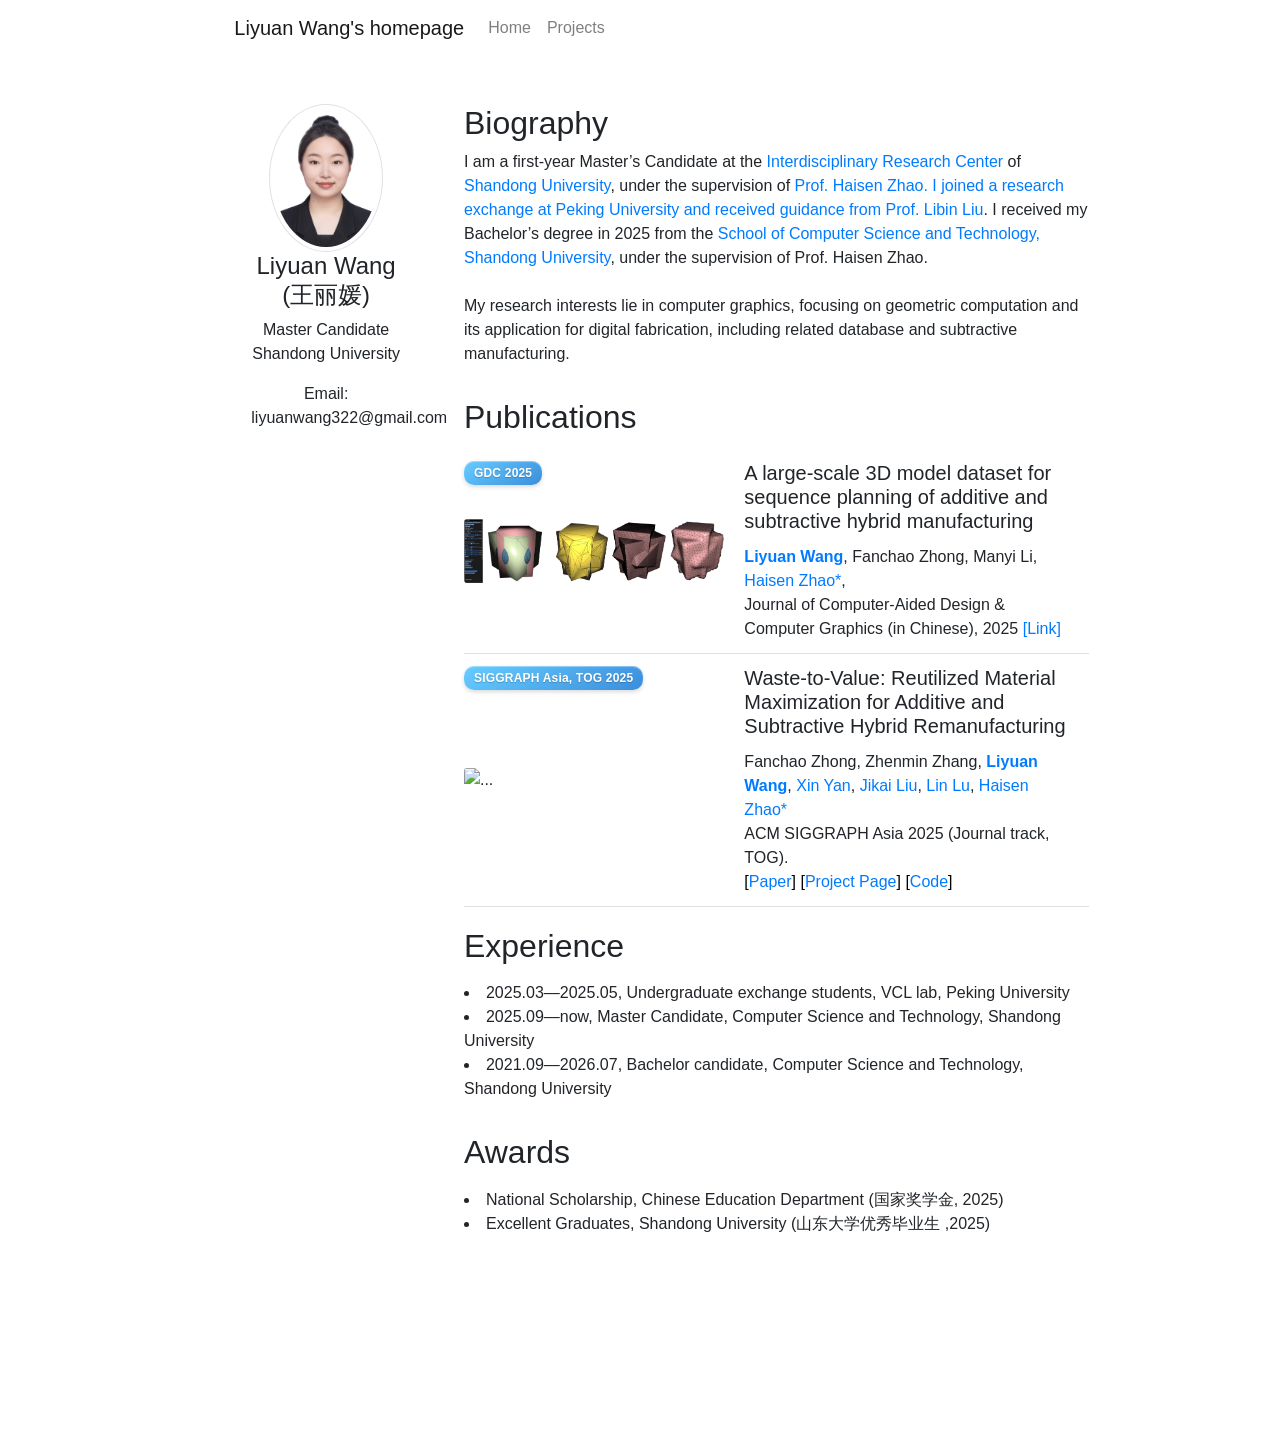
==== index.html @ c02c3526 "liyuanwang's homepage" ====
<!DOCTYPE html>
<html lang="en">
<head>

    <!--Required meta tags-->
    <meta charset="utf-8">
    <meta name="viewport" content="width=device-width, initial-scale=1, shrink-to-fit=no">
    <meta name="author" content="Liyuan Wang (王丽媛)">
    <title>Liyuan Wang&#39;s homepage</title>
    <link rel="icon" href="ly.jpg">

    <!-- CSS only -->
    <link rel="stylesheet" href="https://cdn.jsdelivr.net/npm/bootstrap@4.5.0/dist/css/bootstrap.min.css" integrity="sha384-9aIt2nRpC12Uk9gS9baDl411NQApFmC26EwAOH8WgZl5MYYxFfc+NcPb1dKGj7Sk" crossorigin="anonymous">
    <link rel="preconnect" href="https://fonts.gstatic.com">


    <link rel="stylesheet" href="https://cdn.jsdelivr.net/npm/@fortawesome/fontawesome-free@5.13.0/css/all.min.css">

    <link rel="stylesheet" href="https://fonts.googleapis.com/css2?family=Open+Sans:ital@0;1&amp;display=swap">

    <link rel="stylesheet" href="https://fonts.googleapis.com/css2?family=Libre+Franklin:ital@0;1&amp;display=swap">

    <link rel="stylesheet" href="https://fonts.googleapis.com/css2?family=Inconsolata:wght@500&amp;family=Libre+Franklin:ital@0;1&amp;display=swap">

    <!--
    <link rel="stylesheet" href="/css/style.css">
     -->

    <meta name="generator" content="Hexo 5.0.0">
    <meta name="google-site-verification" content="9TyVPqNlqozbVbTz_nKcBuUZD6gagr9OWOlhfcbJvdI" />
</head>
<body>
    <div id="container-fluid">
        <div class="row">
            <div class="col-md-9 offset-md-2">
                <div class="row">
                    <div class="col-md">
                        <nav class="navbar navbar-expand-lg navbar-light">
                            <a class="navbar-brand" herf="/ ">Liyuan Wang&#39;s homepage</a>
                            <button class="navbar-toggler" type="button" data-toggle="collapse" data-target="#navbarSupportedContent" aria-controls="navbarSupportedContent" aria-expanded="false" aria-label="Toggle navigation">
                                <span class="navbar-toggler-icon"></span>
                            </button>

                            <div class="collapse navbar-collapse" id="navbarSupportedContent">
                                <ul class="navbar-nav mr-auto">

                                    <li class="nav-item">
                                        <a href="#main" class="nav-link">Home</a>
                                    </li>
                                    <hr />
                                    <li class="nav-item">
                                        <a href="#Publications" class="nav-link">Projects</a>
                                    </li>

                                </ul>
                            </div>

                        </nav><div>
                        </div>
                        <br> <br>
                        <div class="row">
                            <div class="col-md-3 ">
                                <div class="container">
                                    <div class="row">
                                        <div class="col-md-8 offset-md-2 text-center">
                                            <img class="img-thumbnail rounded-circle" src="ly.jpg" alt="avatar" style="width: 300px;">
                                        </div>
                                    </div>
                                    <div class="row">
                                        <div class="col-md-10 offset-md-1">
                                            <h4 class="text-center">Liyuan Wang</br>(王丽媛) </h4>
                                            <p class="text-center">Master Candidate</br> Shandong University</p>
                                        </div>
                                    </div>
                                    
                                    <div class="row">
                                        <div class="col-md-10 offset-md-1">
                                            <ul class="list-unstyled">



                                                <li class="text-center">
                                                    Email: liyuanwang322@gmail.com
                                                </li>




                                            </ul>
                                        </div>

                                    </div>
<!--                         <div style="text-align:center; margin-top:20px;">
                          <script type="text/javascript" id="clstr_globe" 
                                  src="https://clustrmaps.com/globe.js?d=0TfE-XXzKrQQ9FF3OaLGA6L6n9s07t4gqJho8Sm0XW0">
                          </script>
                        </div> -->




                                </div>
                            </div>
                            <div class="col-md-8">
                                <section id="main">

                                    <div class="row mt-0 md-3">
                                      <div class="col-md-12 ">
                                        <h2 id="Biography">
                                          <a href="#Biography" class="headerlink" title="Biography"></a>Biography
                                        </h2>
                                        <p>
                                          I am a first-year Master’s Candidate at the 
                                          <a href="http://irc.cs.sdu.edu.cn/">Interdisciplinary Research Center</a> of 
                                          <a href="https://www.sdu.edu.cn/">Shandong University</a>, under the supervision of 
                                          <a href="https://haisenzhao.github.io/">Prof. Haisen Zhao.
                                          I joined a research exchange at Peking University and received guidance from <a href="https://www.libliu.info/">Prof. Libin Liu</a>. 
                                          I received my Bachelor’s degree in 2025 from the 
                                          <a href="https://www.cs.sdu.edu.cn/">School of Computer Science and Technology, Shandong University</a>, 
                                          under the supervision of Prof. Haisen Zhao.
                                          <br><br>
                                          My research interests lie in computer graphics, focusing on geometric computation and its application 
                                          for digital fabrication, including related database and subtractive manufacturing.
                                        </p>
                                    
                                        <!-- <div style="margin-top:20px; padding:15px; border-left:5px solid #007acc; background:#f0f8ff; border-radius:8px; font-size:1.1em;">
                                           🌟 I am looking for postdoctoral opportunities and would be grateful for the chance to connect.
                                        </div> -->
                                      </div>
                                    </div>




                                    

                                    <div class="row mt-0 md-3">
                                        <div class="col-md-12">
                                            <p><h2 id="Publications"><a href="#Publications" class="headerlink" title="Publications"></a>Publications</h2></p>

                                            

                                            
                                         <!--      <div class="card mb-1 border-top-0 border-right-0 border-left-0 pb-1 rounded-0">
                                                <div class="row no-gutters  ">
                                                     <div style="
                                                        position: absolute;
                                                        top: 8px;
                                                        left: 0px;
                                                        background: linear-gradient(145deg, #66ccff, #3b8edb);
                                                        color: white;
                                                        font-weight: 600;
                                                        font-size: 0.75rem;
                                                        padding: 3px 10px;
                                                        border-radius: 10px;
                                                        box-shadow: 0 2px 4px rgba(0,0,0,0.15), inset 0 1px 1px rgba(255,255,255,0.4);
                                                        text-shadow: 0 1px 1px rgba(0,0,0,0.2);
                                                        letter-spacing: 0.2px;
                                                        z-index: 10;
                                                        ">
                                                        SIGGRAPH 2025
                                                    </div>
                                                    <div class="col-md-5 d-flex justify-content-center align-items-center">
                                                        <img src="DeepMill/files/teaser.png" style="max-width: 600px; height: auto;" class="card-img" alt="...">
                                                    </div>
                                                    <div class="col-md-7 d-flex align-items-center">
                                                        <div class="card-body border-0  my-0  py-2">
                                                            <h5 class="card-title mt-0">
                                                                DeepMill: Neural Accessibility Learning for Subtractive Manufacturing
                                                            </h5>
                                                            <a href="" target="_blank"><b>Fanchao Zhong†</b></a>,
                                                            <sup></sup>
                                                            Yang Wang†,
                                                            <sup></sup>
                                                            <a href="https://wang-ps.github.io/" target="_blank">Peng-Shuai Wang</a>,
                                                            <sup></sup>
                                                            <a href="http://irc.cs.sdu.edu.cn/~lulin" target="_blank">Lin Lu</a>,
                                                            <sup></sup>
                                                            <a href="https://haisenzhao.github.io/" target="_blank">Haisen Zhao*</a>,
                                                            <sup></sup>
                                                            (†Joint first authors). </br>ACM SIGGRAPH 2025 (Conference track).</br>
                                                            <span style="color: rgba(0,0,0,1)">[<a href="https://dl.acm.org/doi/abs/10.1145/3721238.3730657">Link</a>]</span>
                                                            <span style="color: rgba(0,0,0,1)">[<a href="./DeepMill/files/DeepMill_SIG2025_compressed.pdf">Paper</a>]</span>
                                                            <span style="color: rgba(0,0,0,1)">[<a href="DeepMill/deepmill.html">Project Page</a>]</span>
                                                            <span style="color: rgba(0,0,0,1)">[<a href="https://github.com/fanchao98/DeepMill">Code</a>]</span>
                                                        </div>
                                                    </div>
                                                </div>
                                            </div>   -->

                                           <div class="card mb-1 border-top-0 border-right-0 border-left-0 pb-1 rounded-0">
                                                <div class="row no-gutters  ">
                                                     <div style="
                                                        position: absolute;
                                                        top: 8px;
                                                        left: 0px;
                                                        background: linear-gradient(145deg, #66ccff, #3b8edb);
                                                        color: white;
                                                        font-weight: 600;
                                                        font-size: 0.75rem;
                                                        padding: 3px 10px;
                                                        border-radius: 10px;
                                                        box-shadow: 0 2px 4px rgba(0,0,0,0.15), inset 0 1px 1px rgba(255,255,255,0.4);
                                                        text-shadow: 0 1px 1px rgba(0,0,0,0.2);
                                                        letter-spacing: 0.2px;
                                                        z-index: 10;
                                                        ">
                                                        GDC 2025
                                                    </div>
                                                    <div class="col-md-5 d-flex justify-content-center align-items-center">
                                                        <img src="dataset.png" style="max-width: 600px; height: auto;" class="card-img" alt="...">
                                                    </div>
                                                    <div class="col-md-7 d-flex align-items-center">
                                                        <div class="card-body border-0  my-0  py-2">
                                                            <h5 class="card-title mt-0">
                                                                A large-scale 3D model dataset for sequence planning of additive and subtractive hybrid manufacturing
                                                            </h5>
                                                            <a href="" target="_blank"><b>Liyuan Wang</b></a>,
                                                            <sup></sup>
                                                            Fanchao Zhong,
                                                            <sup></sup>
                                                            Manyi Li,
                                                            <sup></sup>
                                                            <a href="https://haisenzhao.github.io/" target="_blank">Haisen Zhao*</a>,
                                                            <sup></sup>
                                                            </br> Journal of Computer-Aided Design & Computer Graphics (in Chinese), 2025
                                                            <span style="color: rgba(0,0,0,1)"><a href="https://www.jcad.cn/article/doi/10.3724/SP.J.1089.2025-00211">[Link]</a></span></span><span style="color: rgb(204, 51, 204);">
                                                        </br>
                                                    </div>
                                                    </div>
                                                </div>
                                            </div>



                                               <div class="card mb-1 border-top-0 border-right-0 border-left-0 pb-1 rounded-0">
                                                <div class="row no-gutters  ">
                                                    <div style="
                                                        position: absolute;
                                                        top: 8px;
                                                        left: 0px;
                                                        background: linear-gradient(145deg, #66ccff, #3b8edb);
                                                        color: white;
                                                        font-weight: 600;
                                                        font-size: 0.75rem;
                                                        padding: 3px 10px;
                                                        border-radius: 10px;
                                                        box-shadow: 0 2px 4px rgba(0,0,0,0.15), inset 0 1px 1px rgba(255,255,255,0.4);
                                                        text-shadow: 0 1px 1px rgba(0,0,0,0.2);
                                                        letter-spacing: 0.2px;
                                                        z-index: 10;
                                                        ">
                                                        SIGGRAPH Asia, TOG 2025
                                                    </div>
                                                    <div class="col-md-5 d-flex justify-content-center align-items-center">
                                                        <img src="Refab page/files/demo.png" style="max-width: 600px; height: auto;" class="card-img" alt="...">
                                                    </div>
                                                    <div class="col-md-7 d-flex align-items-center">
                                                        <div class="card-body border-0  my-0  py-2">
                                                            <h5 class="card-title mt-0">
                                                                Waste-to-Value: Reutilized Material Maximization for Additive and Subtractive Hybrid Remanufacturing
                                                            </h5>
                                                                Fanchao Zhong,
                                                                Zhenmin Zhang,
                                                                <a href="https://liyuanwang.github.io/" target="_blank"><b>Liyuan Wang</b></a>,
                                                                <a href="https://ringednebulae.github.io/personal-webpage/" target="_blank">Xin Yan</a>,
                                                                <a href="https://www.researchgate.net/profile/Jikai-Liu-3" target="_blank">Jikai Liu</a>,
                                                                <a href="http://irc.cs.sdu.edu.cn/~lulin" target="_blank">Lin Lu</a>,
                                                                <a href="https://haisenzhao.github.io/" target="_blank">Haisen Zhao*</a>
                                                                 </br>ACM SIGGRAPH Asia 2025 (Journal track, TOG).</br>
                                                            <span style="color: rgba(0,0,0,1)">[<a href="./Refab page/files/Waste-to-Value_SIGA2025_compressed.pdf">Paper</a>]</span>
                                                            <span style="color: rgba(0,0,0,1)">[<a href="Refab page/refab.html">Project Page</a>]</span>
                                                            <span style="color: rgba(0,0,0,1)">[<a href="https://github.com/fanchao98/Waste-to-Value">Code</a>]</span>
                                                        </div>
                                                    </div>
                                                </div>
                                            </div>   
                                            
                                 <!--      <div class="card mb-1 border-top-0 border-right-0 border-left-0 pb-1 rounded-0">
                                                <div class="row no-gutters  ">
                                                <div class="col-md-5 d-flex flex-column justify-content-center align-items-center position-relative">
                                        
                                                    <div style="
                                                        position: absolute;
                                                        top: 8px;
                                                        left: 0px;
                                                        background: linear-gradient(145deg, #66ccff, #3b8edb);
                                                        color: white;
                                                        font-weight: 600;
                                                        font-size: 0.75rem;
                                                        padding: 3px 10px;
                                                        border-radius: 10px;
                                                        box-shadow: 0 2px 4px rgba(0,0,0,0.15), inset 0 1px 1px rgba(255,255,255,0.4);
                                                        text-shadow: 0 1px 1px rgba(0,0,0,0.2);
                                                        letter-spacing: 0.2px;
                                                        z-index: 10;
                                                        ">
                                                        SIGGRAPH Asia 2024
                                                    </div>
                                        
                                                    <figure class="mb-0">
                                                        <picture>
                                                            <img src="gallery.jpg" style="max-width: 600px; height: auto;" class="card-img" alt="...">
                                                        </picture>
                                                    </figure>
                                                </div>
                                                    <div class="col-md-7 d-flex align-items-center">
                                                        <div class="card-body border-0  my-0  py-2">
                                                            <h5 class="card-title mt-0">
                                                                Tune-It: Optimizing Wire Reconfiguration for Sculpture Manufacturing
                                                            </h5>

                                                            Qibing Wu†,
                                                            <sup></sup>
                                                            Zhihao Zhang†,
                                                            <sup></sup>
                                                            <a href="https://ringednebulae.github.io/personal-webpage/" target="_blank">Xin Yan</a>,
                                                            <sup></sup>
                                                            <a href="" target="_blank"><b>Fanchao Zhong</b></a>,
                                                            <sup></sup>
                                                            Yueze Zhu,
                                                            <sup></sup>
                                                            Xurong Lu,
                                                            <sup></sup>
                                                            Runze Xue,
                                                            <sup></sup>
                                                            Rui Li,
                                                            <sup></sup>
                                                            Changhe Tu,
                                                            <sup></sup>
                                                            <a href="https://haisenzhao.github.io/" target="_blank">Haisen Zhao*.</a>
                                                            <sup></sup>

                                                            </br>ACM SIGGRAPH Asia 2024 (Conference track).</br>
                                                            <span style="color: rgba(0,0,0,1)">[<a href="https://dl.acm.org/doi/abs/10.1145/3680528.3687588">Link</a>]</span>
                                                            <span style="color: rgba(0,0,0,1)">[<a href="https://haisenzhao.github.io/TuneIt/index.html">Project Page</a>]</span>
                                                        </div>
                                                    </div>
                                                </div>
                                            </div>   -->

                                            
                                       <!--       <div class="card mb-1 border-top-0 border-right-0 border-left-0 pb-1 rounded-0">
                                                <div class="row no-gutters  ">
                                                     <div style="
                                                        position: absolute;
                                                        top: 8px;
                                                        left: 0px;
                                                        background: linear-gradient(145deg, #66ccff, #3b8edb);
                                                        color: white;
                                                        font-weight: 600;
                                                        font-size: 0.75rem;
                                                        padding: 3px 10px;
                                                        border-radius: 10px;
                                                        box-shadow: 0 2px 4px rgba(0,0,0,0.15), inset 0 1px 1px rgba(255,255,255,0.4);
                                                        text-shadow: 0 1px 1px rgba(0,0,0,0.2);
                                                        letter-spacing: 0.2px;
                                                        z-index: 10;
                                                        ">
                                                        CGF 2024
                                                    </div>
                                                    <div class="col-md-5 d-flex justify-content-center align-items-center">
                                                        <img src="FourAxis.png" style="max-width: 600px; height: auto;" class="card-img" alt="...">
                                                    </div>
                                                    <div class="col-md-7 d-flex align-items-center">
                                                        <div class="card-body border-0  my-0  py-2">
                                                            <h5 class="card-title mt-0">
                                                                Continuous Toolpath Optimization for Simul- taneous Four-Axis Subtractive Manufacturing
                                                            </h5>
                                                            Zhenmin Zhang,
                                                            <sup></sup>
                                                            Zihan Shi,
                                                            <sup></sup>
                                                            <a href="" target="_blank"><b>Fanchao Zhong</b></a>,
                                                            <sup></sup>
                                                            Kun Zhang,
                                                            <sup></sup>
                                                            Wenjing Zhang,
                                                            <sup></sup>
                                                            Jianwei Guo,
                                                            <sup></sup>
                                                            Changhe Tu,
                                                            <sup></sup>
                                                            <a href="https://haisenzhao.github.io/" target="_blank">Haisen Zhao*.</a>
                                                            <sup></sup>
                                                            </br>Computer Graphics Forum(CGF), 2024.</br>
                                                            <span style="color: rgba(0,0,0,1)">[<a href="https://onlinelibrary.wiley.com/doi/abs/10.1111/cgf.15204">Link</a>]</span>
                                                            <span style="color: rgba(0,0,0,1)">[<a href="https://haisenzhao.github.io/FourAxis/index.html">Project Page</a>]</span>
                                                        </div>
                                                    </div>
                                                </div>
                                            </div>   -->

                                        <!--      <div class="card mb-1 border-top-0 border-right-0 border-left-0 pb-1 rounded-0">
                                                <div class="row no-gutters  ">
                                                     <div style="
                                                        position: absolute;
                                                        top: 8px;
                                                        left: 0px;
                                                        background: linear-gradient(145deg, #66ccff, #3b8edb);
                                                        color: white;
                                                        font-weight: 600;
                                                        font-size: 0.75rem;
                                                        padding: 3px 10px;
                                                        border-radius: 10px;
                                                        box-shadow: 0 2px 4px rgba(0,0,0,0.15), inset 0 1px 1px rgba(255,255,255,0.4);
                                                        text-shadow: 0 1px 1px rgba(0,0,0,0.2);
                                                        letter-spacing: 0.2px;
                                                        z-index: 10;
                                                        ">
                                                        SIGGRAPH Asia, TOG 2023
                                                    </div>
                                                    <div class="col-md-5 d-flex justify-content-center align-items-center">
                                                        <img src="HM-teaser.png" style="max-width: 600px; height: auto;" class="card-img" alt="...">
                                                    </div>
                                                    <div class="col-md-7 d-flex align-items-center">
                                                        <div class="card-body border-0  my-0  py-2">
                                                            <h5 class="card-title mt-0">
                                                                VASCO: Volume and Surface Co-Decomposition for Hybrid Manufacturing
                                                            </h5>
                                                            <a href="" target="_blank"><b>Fanchao Zhong</b></a>,
                                                            <sup></sup>
                                                            <a href="https://haisenzhao.github.io/" target="_blank">Haisen Zhao*</a>,
                                                            <sup></sup>
                                                            Haochen Li,
                                                            <sup></sup>
                                                            <a href="https://ringednebulae.github.io/personal-webpage/" target="_blank">Xin Yan</a>,
                                                            <sup></sup>
                                                            <a href="https://www.researchgate.net/profile/Jikai-Liu-3" target="_blank">Jikai Liu</a>,
                                                            <sup></sup>
                                                            <a href="http://cfcs.pku.edu.cn/baoquan/" target="_blank">Baoquan Chen</a>,
                                                            <sup></sup>
                                                            <a href="http://irc.cs.sdu.edu.cn/~lulin" target="_blank">Lin Lu*.</a>

                                                            </br>ACM SIGGRAPH Asia 2023 (Journal track, TOG).</br>
                                                            <span style="color: rgba(0,0,0,1)">[<a href="https://dl.acm.org/doi/abs/10.1145/3618324">Link</a>]</span>
                                                            <span style="color: rgba(0,0,0,1)">[<a href="./VASCO page/files/VASCO_ASHM_SuppMate.pdf">Paper</a>]</span>
                                                            <span style="color: rgba(0,0,0,1)">[<a href="VASCO page/vasco.html">Project Page</a>]</span>
                                                            <span style="color: rgba(0,0,0,1)">[<a href="VASCO page/files/equipment modification instructions.pdf">ASHM equipment modification instruction</a>]</span>
                                                        </div>
                                                    </div>
                                                </div>
                                            </div>   -->


                                            
                                      <!--        <div class="card mb-1 border-top-0 border-right-0 border-left-0 pb-1 rounded-0">
                                                <div class="row no-gutters  ">
                                                    <div style="
                                                        position: absolute;
                                                        top: 8px;
                                                        left: 0px;
                                                        background: linear-gradient(145deg, #66ccff, #3b8edb);
                                                        color: white;
                                                        font-weight: 600;
                                                        font-size: 0.75rem;
                                                        padding: 3px 10px;
                                                        border-radius: 10px;
                                                        box-shadow: 0 2px 4px rgba(0,0,0,0.15), inset 0 1px 1px rgba(255,255,255,0.4);
                                                        text-shadow: 0 1px 1px rgba(0,0,0,0.2);
                                                        letter-spacing: 0.2px;
                                                        z-index: 10;
                                                        ">
                                                        TOG 2023
                                                    </div>
                                                    <div class="col-md-5 d-flex justify-content-center align-items-center">
                                                        <img src="acap teaser.png" style="max-width: 600px; height: auto;" class="card-img" alt="...">
                                                    </div>
                                                    <div class="col-md-7 d-flex align-items-center">
                                                        <div class="card-body border-0  my-0  py-2">
                                                            <h5 class="card-title mt-0">
                                                                As-continuous-as-possible Extrusion-based Fabrication of Surface Models
                                                            </h5>
                                                            <a href="" target="_blank"><b>Fanchao Zhong</b></a>,
                                                            <sup></sup>
                                                            Yonglai Xu,
                                                            <sup></sup>
                                                            <a href="https://haisenzhao.github.io/" target="_blank">Haisen Zhao*</a>,
                                                            <sup></sup>
                                                            <a href="http://irc.cs.sdu.edu.cn/~lulin" target="_blank">Lin Lu*.</a>

                                                            </br>ACM Transactions on Graphics (TOG), 2023.
                                                            <a>(Presented in SIGGRAPH 2023).</a> </br>
                                                            <span style="color: rgba(0,0,0,1)">[<a href="https://dl.acm.org/doi/abs/10.1145/3575859">Link</a>]</span>
                                                            <span style="color: rgba(0,0,0,1)">[<a href="./ACAP page/files/As-Continuous-As-Possible-Extrusion-Based-Fabrication-of-Surface-Models.pdf">Paper</a>]</span>
                                                            <span style="color: rgba(0,0,0,1)">[<a href="ACAP page/acap.html">Project Page</a>]</span>
                                                            <span style="color: rgba(0,0,0,1)">[<a href="https://github.com/fanchao98/acap">Code</a>]</span>
                                                        </div>
                                                    </div>
                                                </div>
                                            </div>   -->





                                     <!--         <div class="card mb-1 border-top-0 border-right-0 border-left-0 pb-1 rounded-0">
                                                <div class="row no-gutters  ">
                                                     <div style="
                                                        position: absolute;
                                                        top: 8px;
                                                        left: 0px;
                                                        background: linear-gradient(145deg, #66ccff, #3b8edb);
                                                        color: white;
                                                        font-weight: 600;
                                                        font-size: 0.75rem;
                                                        padding: 3px 10px;
                                                        border-radius: 10px;
                                                        box-shadow: 0 2px 4px rgba(0,0,0,0.15), inset 0 1px 1px rgba(255,255,255,0.4);
                                                        text-shadow: 0 1px 1px rgba(0,0,0,0.2);
                                                        letter-spacing: 0.2px;
                                                        z-index: 10;
                                                        ">
                                                        CAG&CG 2021
                                                    </div>
                                                    <div class="col-md-5 d-flex justify-content-center align-items-center">
                                                        <img src="loft teaser.png" style="max-width: 600px; height: auto;" class="card-img" alt="...">
                                                    </div>
                                                    <div class="col-md-7 d-flex align-items-center">
                                                        <div class="card-body border-0  my-0  py-2">
                                                            <h5 class="card-title mt-0">
                                                                Two-Scale Lofted Surfaces Modeling for Ceramic 3D Printing

                                                            </h5>

                                                            Yu Zhou,
                                                            <sup></sup>
                                                            Wenqiang Liu,
                                                            <sup></sup>
                                                            <a href="" target="_blank"><b>Fanchao Zhong</b></a>,
                                                            <sup></sup>
                                                            <a href="https://www.researchgate.net/profile/Xin-Yan-13" target="_blank">Xin Yan</a>,
                                                            <sup></sup>
                                                            <a href="http://irc.cs.sdu.edu.cn/~lulin/index.html" target="_blank">Lin Lu*.</a>
                                                            <sup></sup>

                                                            </br> Journal of Computer-Aided Design & Computer Graphics (in Chinese), 2021
                                                            <span style="color: rgba(0,0,0,1)"><a href="https://www.jcad.cn/jcadcms/show.action?code=publish_402880124b362464014b3c4d819803a1&newsid=34511b3c4cd346f5a1aa94fe1a9a553e">[Link]</a></span></span><span style="color: rgb(204, 51, 204);">
                                                        </br>
                                                    </div>
                                                    </div>
                                                </div>
                                            </div>   -->




                                        <!--      <div class="card mb-1 border-top-0 border-right-0 border-left-0 pb-1 rounded-0">
                                                <div class="row no-gutters  ">
                                                     <div style="
                                                        position: absolute;
                                                        top: 8px;
                                                        left: 0px;
                                                        background: linear-gradient(145deg, #66ccff, #3b8edb);
                                                        color: white;
                                                        font-weight: 600;
                                                        font-size: 0.75rem;
                                                        padding: 3px 10px;
                                                        border-radius: 10px;
                                                        box-shadow: 0 2px 4px rgba(0,0,0,0.15), inset 0 1px 1px rgba(255,255,255,0.4);
                                                        text-shadow: 0 1px 1px rgba(0,0,0,0.2);
                                                        letter-spacing: 0.2px;
                                                        z-index: 10;
                                                        ">
                                                        C&G 2020
                                                    </div>
                                                     <div class="col-md-5 d-flex justify-content-center align-items-center">
                                                        <img src="sweeping teaser.png" style="max-width: 600px; height: auto;" class="card-img" alt="...">
                                                    </div>
                                                    <div class="col-md-7 d-flex align-items-center">
                                                        
                                                        <div class="card-body border-0  my-0  py-2">
                                                            <h5 class="card-title mt-0">
                                                                Ceramic 3D Printed Sweeping Surfaces

                                                            </h5>

                                                            <a href="" target="_blank"><b>Fanchao Zhong</b></a>,
                                                            <sup></sup>
                                                            Wenqiang Liu,
                                                            <sup></sup>
                                                            Yu Zhou,
                                                            <sup></sup>
                                                            <a href="https://www.researchgate.net/profile/Xin-Yan-13" target="_blank">Xin Yan</a>,
                                                            <sup></sup>
                                                            <a href="http://irc.cs.sdu.edu.cn/~lulin/index.html" target="_blank">Lin Lu*.</a>
                                                            <sup></sup>

                                                            </br>SMI, Computers & Graphics, 2020.</br>
                                                            <span style="color: rgba(0,0,0,1)">[<a href="http://irc.cs.sdu.edu.cn/sweeping/index.html">Project Page</a>]</span></span><span style="color: rgb(204, 51, 204);">
                                                                <span style="color: rgba(0,0,0,1)">[<a href="https://www.youtube.com/watch?v=d_JXYEt8Jko&feature=youtu.be">Talk</a>]</span>
                                                                <span style="color: rgba(0,0,0,1)">[<a href="https://github.com/fanchao98/sweeping">Code</a>]</span>
                                                        </div>
                                                    </div>
                                                </div>
                                            </div>   -->



                                        </div>
                                    </div>

                                    
                                    <div class="row mt-0 md-3">
                                        <div class="col-md-12 ">
                                            <p><h2 id="Experience"><a href="#Experience" class="headerlink" title="Experience"></a>Experience</h2><p>
                                                <li><td>2025.03—2025.05,</td> Undergraduate exchange students, VCL lab, Peking University</br>
                                                <li><td>2025.09—now,</td>     <td> Master Candidate, Computer Science and Technology, Shandong University</td></br>
                                                <li><td>2021.09—2026.07,</td> <td> Bachelor candidate, Computer Science and Technology, Shandong University</td></br>
                                            </p>

                                        </div>
                                    </div>

                                    
                                    <div class="row mt-0 md-3">
                                        <div class="col-md-12 ">
                                        <!--      <p><h2 id="Awards"><a href="#Awards" class="headerlink" title="Awards"></a><strong>Awards</strong></h2><p>-->
                                            <p><h2 id="Awards"><a href="#Awards" class="headerlink" title="Awards"></a>Awards</h2><p></p>
                                          <!--       <li> President Scholarship, Shandong University (山东大学校长奖, 2024)</br>   -->
                                               <li> National Scholarship, Chinese Education Department (国家奖学金, 2025) </br>
                                          <!--       <li> Excellent Doctor's Dissertation Proposal, Shandong University (山东大学优秀博士开题, 2024) </br>   -->
                                               <li> Excellent Graduates, Shandong University (山东大学优秀毕业生 ,2025)</br>
                                            </p>

                                        </div>
                                    </div>
                                    
                                </section>
                                </br>
                                </br>
                                </br>
                                </br>
                                </br></br></br></br>
                            </div>

                        </div>
                    </div>

                </div>
            </div>
            <!-- JS, Popper.js, and jQuery -->
            <script src="https://cdn.jsdelivr.net/npm/jquery@3.5.1/dist/jquery.slim.min.js" integrity="sha384-DfXdz2htPH0lsSSs5nCTpuj/zy4C+OGpamoFVy38MVBnE+IbbVYUew+OrCXaRkfj" crossorigin="anonymous"></script>
            <script src="https://cdn.jsdelivr.net/npm/popper.js@1.16.0/dist/umd/popper.min.js" integrity="sha384-Q6E9RHvbIyZFJoft+2mJbHaEWldlvI9IOYy5n3zV9zzTtmI3UksdQRVvoxMfooAo" crossorigin="anonymous"></script>
            <script src="https://cdn.jsdelivr.net/npm/bootstrap@4.5.0/dist/js/bootstrap.min.js" integrity="sha384-OgVRvuATP1z7JjHLkuOU7Xw704+h835Lr+6QL9UvYjZE3Ipu6Tp75j7Bh/kR0JKI" crossorigin="anonymous"></script>

            <script src="https://cdn.jsdelivr.net/npm/jquery@latest/dist/jquery.min.js "></script>

            <script src="https://cdn.jsdelivr.net/npm/jquery-pjax@latest/jquery.pjax.min.js "></script>

            <!--
            <script src="/js/....js"></script>
             -->

</body>
</html>
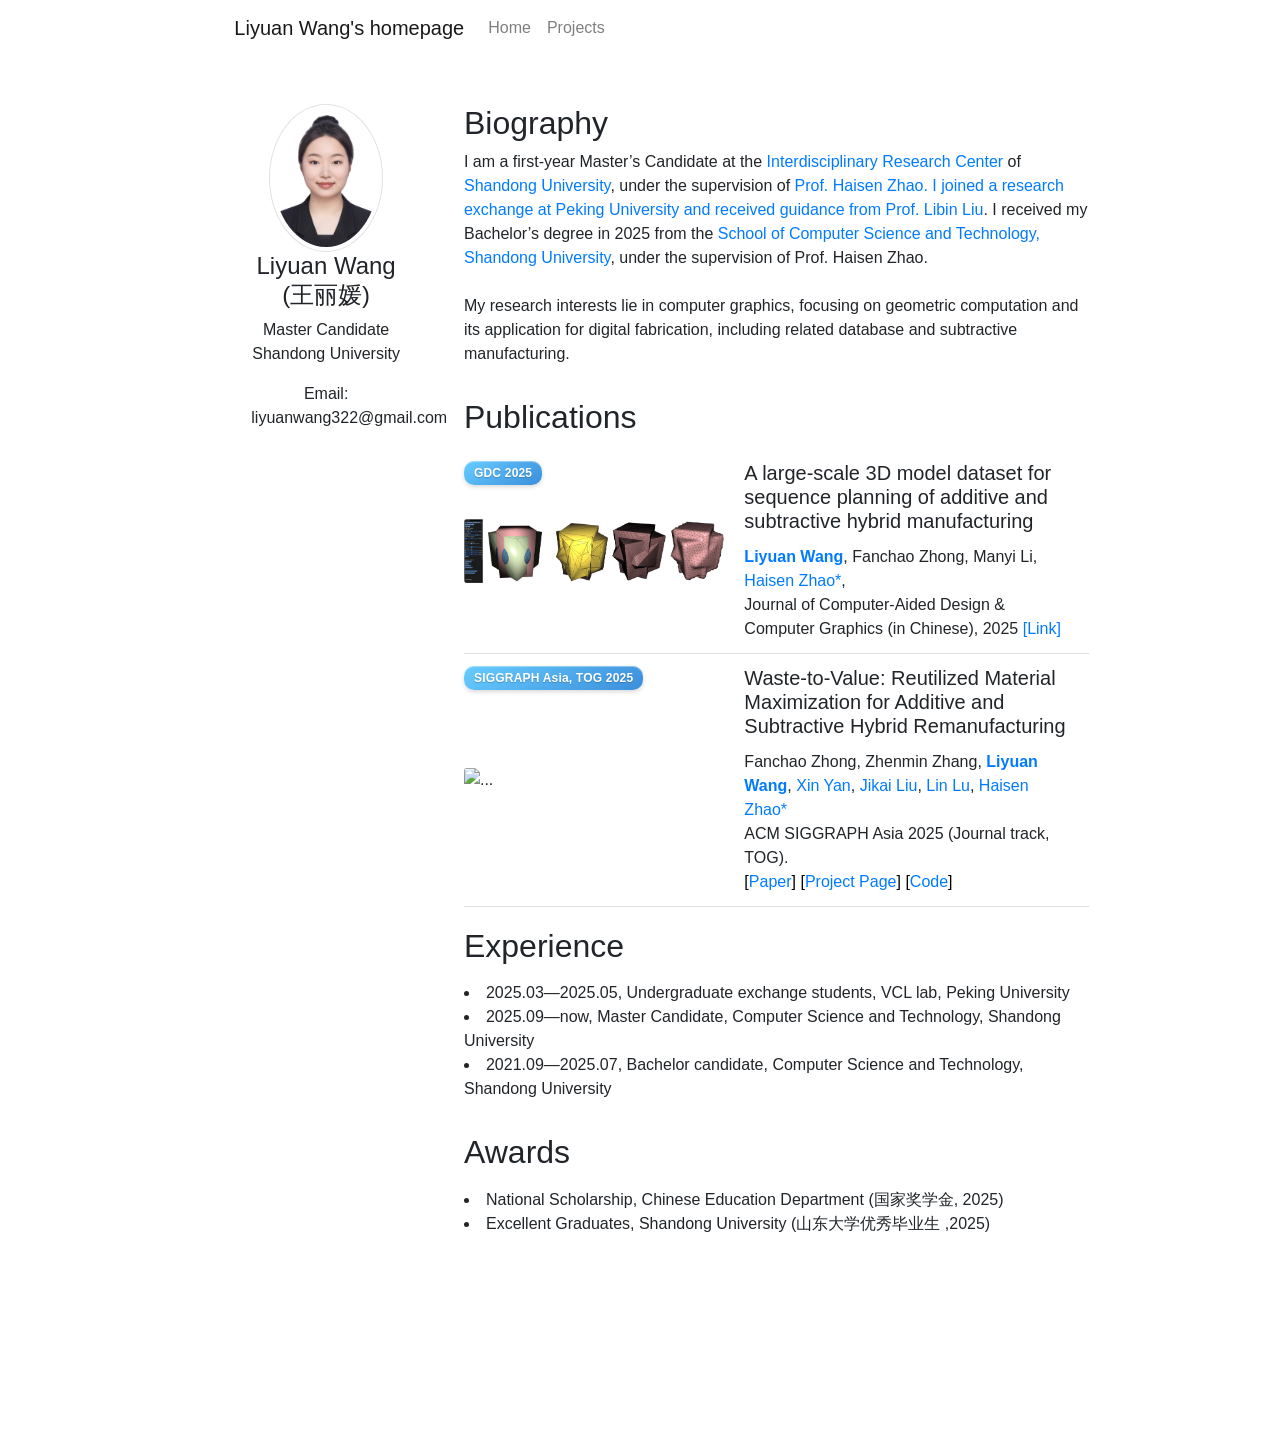
==== commit 6f992221: "Update index.html" ====
--- a/index.html
+++ b/index.html
@@ -607,7 +607,7 @@
                                             <p><h2 id="Experience"><a href="#Experience" class="headerlink" title="Experience"></a>Experience</h2><p>
                                                 <li><td>2025.03—2025.05,</td> Undergraduate exchange students, VCL lab, Peking University</br>
                                                 <li><td>2025.09—now,</td>     <td> Master Candidate, Computer Science and Technology, Shandong University</td></br>
-                                                <li><td>2021.09—2026.07,</td> <td> Bachelor candidate, Computer Science and Technology, Shandong University</td></br>
+                                                <li><td>2021.09—2025.07,</td> <td> Bachelor candidate, Computer Science and Technology, Shandong University</td></br>
                                             </p>
 
                                         </div>
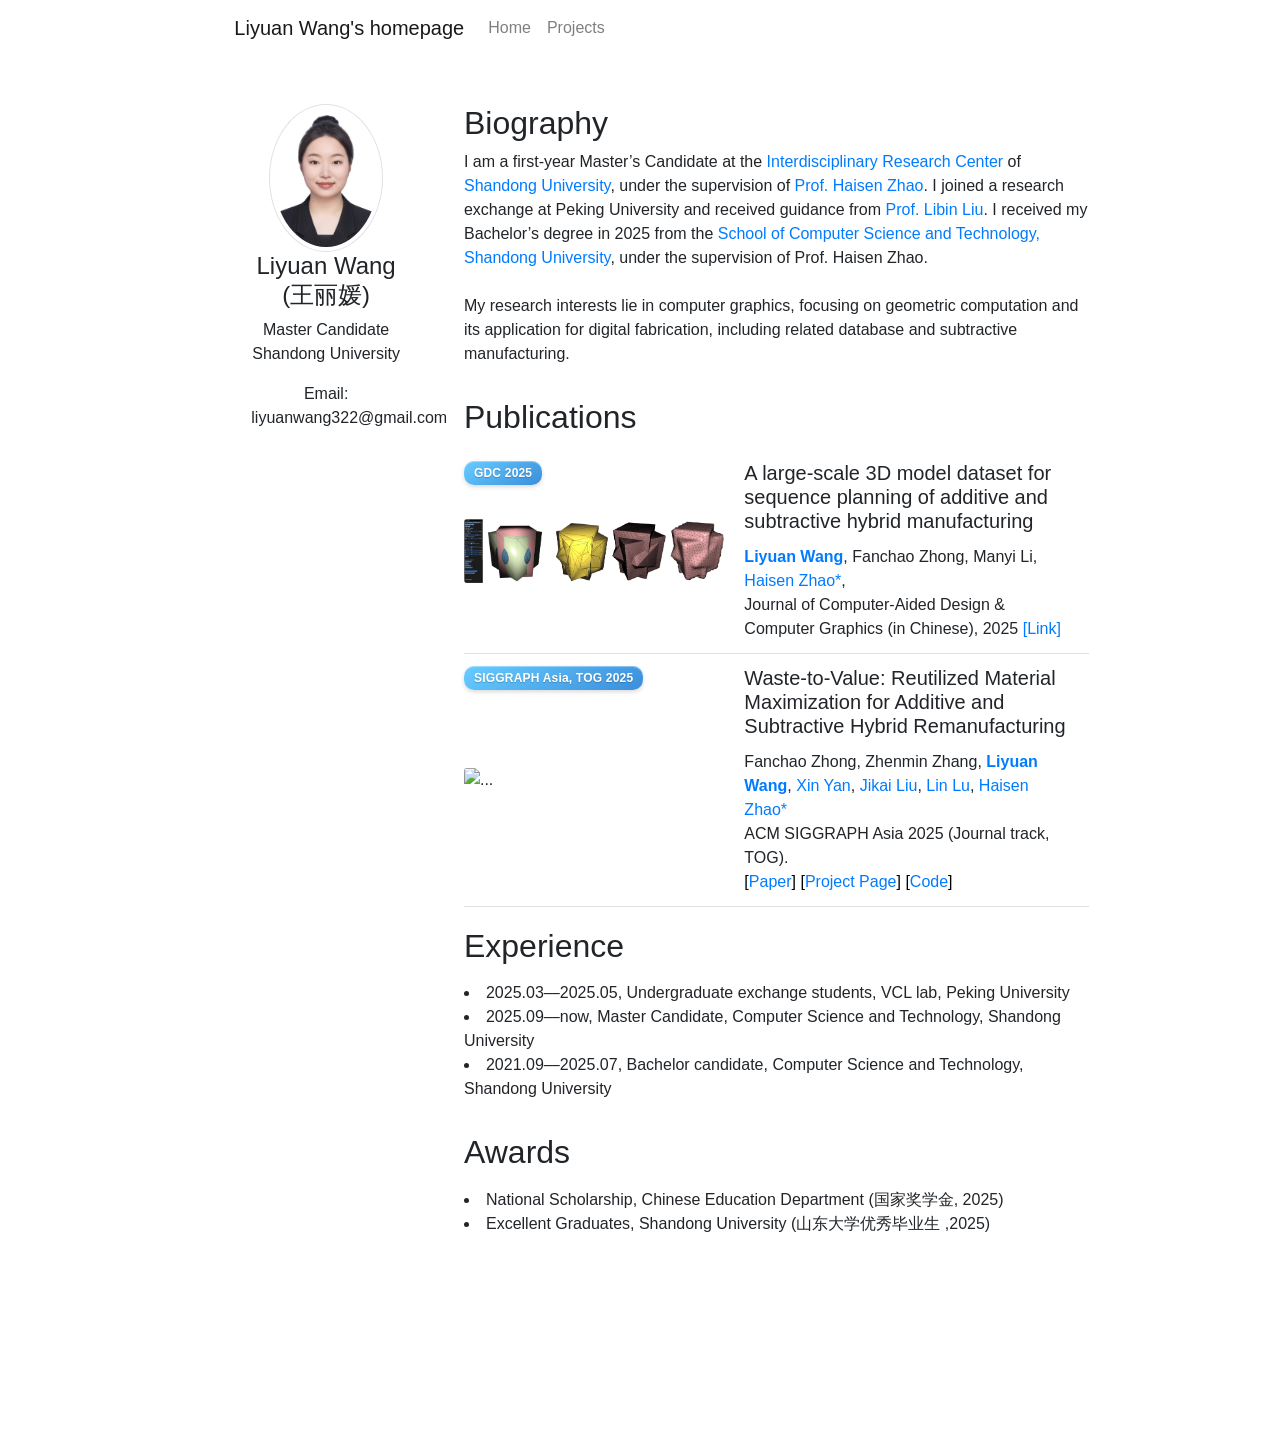
==== commit fc26f464: "change file" ====
--- a/index.html
+++ b/index.html
@@ -114,7 +114,7 @@
                                           I am a first-year Master’s Candidate at the 
                                           <a href="http://irc.cs.sdu.edu.cn/">Interdisciplinary Research Center</a> of 
                                           <a href="https://www.sdu.edu.cn/">Shandong University</a>, under the supervision of 
-                                          <a href="https://haisenzhao.github.io/">Prof. Haisen Zhao.
+                                          <a href="https://haisenzhao.github.io/">Prof. Haisen Zhao</a>.
                                           I joined a research exchange at Peking University and received guidance from <a href="https://www.libliu.info/">Prof. Libin Liu</a>. 
                                           I received my Bachelor’s degree in 2025 from the 
                                           <a href="https://www.cs.sdu.edu.cn/">School of Computer Science and Technology, Shandong University</a>, 
